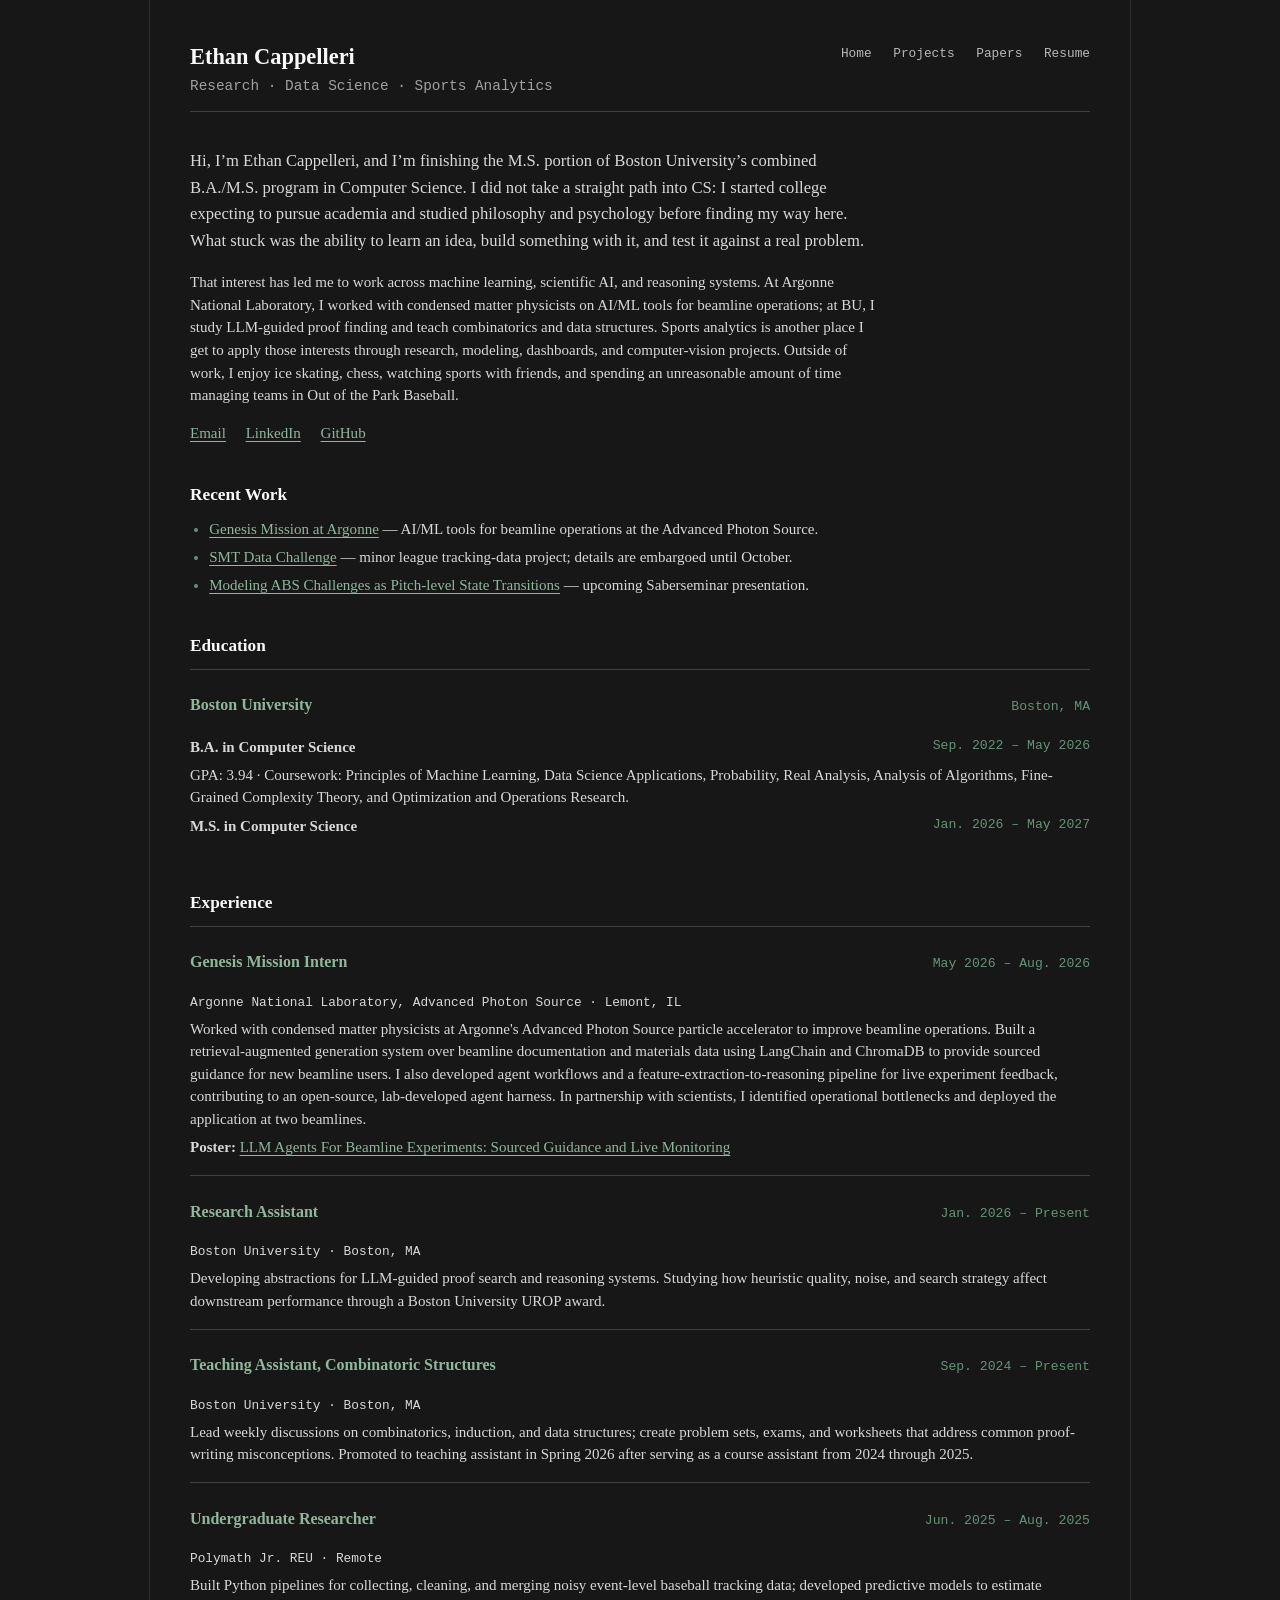
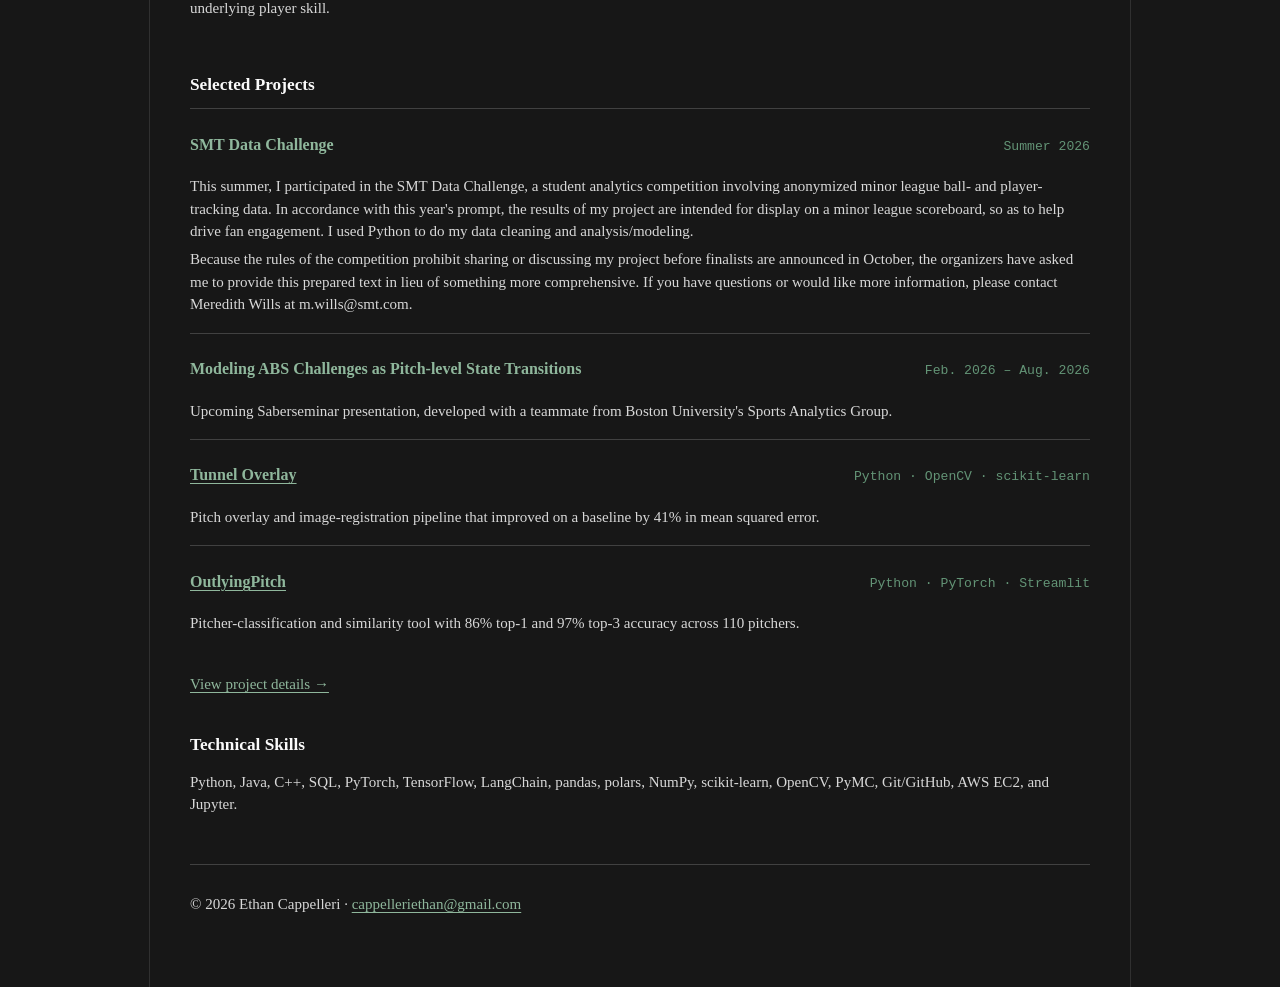
==== index.html @ 64403b37 "Initial portfolio site" ====
<!DOCTYPE html>
<html lang="en">
  <head>
    <meta charset="utf-8" />
    <meta name="viewport" content="width=device-width, initial-scale=1" />
    <title>Ethan Cappelleri | Computer Science</title>
    <meta name="description" content="Ethan Cappelleri's portfolio: machine learning, research, and sports analytics." />
    <link rel="stylesheet" href="style.css?v=20260731" />
  </head>
  <body>
    <div class="wrap">
      <header class="top">
        <div>
          <a class="name" href="index.html">Ethan Cappelleri</a>
          <p class="role">Research · Data Science · Sports Analytics</p>
        </div>
        <nav>
          <a href="index.html">Home</a>
          <a href="projects/index.html">Projects</a>
          <a href="papers/index.html">Papers</a>
          <a href="https://drive.google.com/file/d/14j_sIJBOKbME2xVmuZyUedzZVhjzOhyR/view?usp=sharing" target="_blank" rel="noreferrer">Resume</a>
        </nav>
      </header>

      <section class="intro">
        <p>
          Hi, I’m Ethan Cappelleri, and I’m finishing the M.S. portion of Boston University’s combined
          B.A./M.S. program in Computer Science. I did not take a straight path into CS: I started college
          expecting to pursue academia and studied philosophy and psychology before finding my way here.
          What stuck was the ability to learn an idea, build something with it, and test it against a real problem.
        </p>
        <p>
          That interest has led me to work across machine learning, scientific AI, and reasoning systems.
          At Argonne National Laboratory, I worked with condensed matter physicists on AI/ML tools for
          beamline operations; at BU, I study LLM-guided proof finding and teach combinatorics and data
          structures. Sports analytics is another place I get to apply those interests through research,
          modeling, dashboards, and computer-vision projects. Outside of work, I enjoy ice skating, chess, watching sports with friends,
          and spending an unreasonable amount of time managing teams in Out of the Park Baseball.
        </p>
        <p class="socials">
          <a href="mailto:cappelleriethan@gmail.com">Email</a>
          <a href="https://www.linkedin.com/in/ethan-cappelleri" target="_blank" rel="noreferrer">LinkedIn</a>
          <a href="https://github.com/BlueSinceILeftYou" target="_blank" rel="noreferrer">GitHub</a>
        </p>
      </section>

      <section class="section recent-work">
        <h2>Recent Work</h2>
        <ul>
          <li><a href="#argonne">Genesis Mission at Argonne</a> — AI/ML tools for beamline operations at the Advanced Photon Source.</li>
          <li><a href="#smt-data-challenge">SMT Data Challenge</a> — minor league tracking-data project; details are embargoed until October.</li>
          <li><a href="#abs-challenges">Modeling ABS Challenges as Pitch-level State Transitions</a> — upcoming Saberseminar presentation.</li>
        </ul>
      </section>

      <section class="section">
        <h2>Education</h2>
        <article class="entry">
          <div class="entry-heading">
            <h3>Boston University</h3>
            <p>Boston, MA</p>
          </div>
          <p><strong>B.A. in Computer Science</strong><span class="date">Sep. 2022 – May 2026</span></p>
          <p class="detail">GPA: 3.94 · Coursework: Principles of Machine Learning, Data Science Applications, Probability, Real Analysis, Analysis of Algorithms, Fine-Grained Complexity Theory, and Optimization and Operations Research.</p>
          <p><strong>M.S. in Computer Science</strong><span class="date">Jan. 2026 – May 2027</span></p>
        </article>
      </section>

      <section class="section">
        <h2>Experience</h2>
        <article class="entry" id="argonne">
          <div class="entry-heading">
            <h3>Genesis Mission Intern</h3>
            <p>May 2026 – Aug. 2026</p>
          </div>
          <p class="organization">Argonne National Laboratory, Advanced Photon Source · Lemont, IL</p>
          <p>Worked with condensed matter physicists at Argonne's Advanced Photon Source particle accelerator to improve beamline operations. Built a retrieval-augmented generation system over beamline documentation and materials data using LangChain and ChromaDB to provide sourced guidance for new beamline users. I also developed agent workflows and a feature-extraction-to-reasoning pipeline for live experiment feedback, contributing to an open-source, lab-developed agent harness. In partnership with scientists, I identified operational bottlenecks and deployed the application at two beamlines.</p>
          <p class="detail"><strong>Poster:</strong> <a href="https://drive.google.com/file/d/101OfOWiYaTCcd6cesK_aD-0bdAFpBRI1/view?usp=sharing" target="_blank" rel="noreferrer">LLM Agents For Beamline Experiments: Sourced Guidance and Live Monitoring</a></p>
        </article>

        <article class="entry">
          <div class="entry-heading">
            <h3>Research Assistant</h3>
            <p>Jan. 2026 – Present</p>
          </div>
          <p class="organization">Boston University · Boston, MA</p>
          <p>Developing abstractions for LLM-guided proof search and reasoning systems. Studying how heuristic quality, noise, and search strategy affect downstream performance through a Boston University UROP award.</p>
        </article>

        <article class="entry">
          <div class="entry-heading">
            <h3>Teaching Assistant, Combinatoric Structures</h3>
            <p>Sep. 2024 – Present</p>
          </div>
          <p class="organization">Boston University · Boston, MA</p>
          <p>Lead weekly discussions on combinatorics, induction, and data structures; create problem sets, exams, and worksheets that address common proof-writing misconceptions. Promoted to teaching assistant in Spring 2026 after serving as a course assistant from 2024 through 2025.</p>
        </article>

        <article class="entry">
          <div class="entry-heading">
            <h3>Undergraduate Researcher</h3>
            <p>Jun. 2025 – Aug. 2025</p>
          </div>
          <p class="organization">Polymath Jr. REU · Remote</p>
          <p>Built Python pipelines for collecting, cleaning, and merging noisy event-level baseball tracking data; developed predictive models to estimate underlying player skill.</p>
        </article>
      </section>

      <section class="section">
        <h2>Selected Projects</h2>
        <article class="entry" id="smt-data-challenge">
          <div class="entry-heading">
            <h3>SMT Data Challenge</h3>
            <p>Summer 2026</p>
          </div>
          <p>This summer, I participated in the SMT Data Challenge, a student analytics competition involving anonymized minor league ball- and player-tracking data. In accordance with this year's prompt, the results of my project are intended for display on a minor league scoreboard, so as to help drive fan engagement. I used Python to do my data cleaning and analysis/modeling.</p>
          <p class="detail">Because the rules of the competition prohibit sharing or discussing my project before finalists are announced in October, the organizers have asked me to provide this prepared text in lieu of something more comprehensive. If you have questions or would like more information, please contact Meredith Wills at m.wills@smt.com.</p>
        </article>
        <article class="entry" id="abs-challenges">
          <div class="entry-heading">
            <h3>Modeling ABS Challenges as Pitch-level State Transitions</h3>
            <p>Feb. 2026 – Aug. 2026</p>
          </div>
          <p>Upcoming Saberseminar presentation, developed with a teammate from Boston University's Sports Analytics Group.</p>
        </article>
        <article class="entry">
          <div class="entry-heading">
            <h3><a href="projects/index.html#tunnel-overlay">Tunnel Overlay</a></h3>
            <p>Python · OpenCV · scikit-learn</p>
          </div>
          <p>Pitch overlay and image-registration pipeline that improved on a baseline by 41% in mean squared error.</p>
        </article>
        <article class="entry">
          <div class="entry-heading">
            <h3><a href="projects/index.html#outlyingpitch">OutlyingPitch</a></h3>
            <p>Python · PyTorch · Streamlit</p>
          </div>
          <p>Pitcher-classification and similarity tool with 86% top-1 and 97% top-3 accuracy across 110 pitchers.</p>
        </article>
        <p class="more-link"><a href="projects/index.html">View project details →</a></p>
      </section>

      <section class="section">
        <h2>Technical Skills</h2>
        <p>
          Python, Java, C++, SQL, PyTorch, TensorFlow, LangChain, pandas, polars, NumPy,
          scikit-learn, OpenCV, PyMC, Git/GitHub, AWS EC2, and Jupyter.
        </p>
      </section>

      <footer>
        <p>© 2026 Ethan Cappelleri · <a href="mailto:cappelleriethan@gmail.com">cappelleriethan@gmail.com</a></p>
      </footer>
    </div>
  </body>
</html>
---- style.css ----
:root {
  --background: #171717;
  --surface: #222222;
  --border: #414141;
  --text: #d8d8d8;
  --muted: #a0a0a0;
  --heading: #fafafa;
  --accent: #639476;
  --accent-strong: #8fb79c;
  --mono: "SFMono-Regular", Consolas, "Liberation Mono", monospace;
}

body {
  margin: 0;
  font-family: Georgia, "Times New Roman", serif;
  line-height: 1.5;
  color: var(--text);
  background: var(--background);
}

.wrap {
  position: relative;
  max-width: 900px;
  margin: 0 auto;
  padding: 2.5rem 2.5rem 3.5rem;
  border-right: 1px solid #303030;
  border-left: 1px solid #303030;
}

.top {
  display: flex;
  justify-content: space-between;
  align-items: flex-start;
  gap: 1rem;
  margin-bottom: 2.25rem;
  padding-bottom: 0.85rem;
  border-bottom: 1px solid var(--border);
}

.name {
  font-weight: 700;
  letter-spacing: 0;
  text-decoration: none;
  color: var(--heading);
  font-size: 1.4rem;
}

.name:hover {
  color: var(--accent-strong);
}

.role {
  margin: 0.15rem 0 0;
  color: var(--muted);
  font-family: var(--mono);
  font-size: 0.9rem;
}

nav a {
  position: relative;
  margin-left: 1.1rem;
  color: #b8b8b8;
  font-family: var(--mono);
  text-decoration: none;
  font-size: 0.8rem;
}

nav a::after {
  position: absolute;
  right: 0;
  bottom: -0.35rem;
  left: 0;
  height: 1px;
  background: var(--accent-strong);
  content: "";
  transform: scaleX(0);
  transform-origin: left;
  transition: transform 160ms ease;
}

nav a:hover,
nav a:focus-visible {
  color: var(--accent-strong);
}

nav a:hover::after,
nav a:focus-visible::after {
  transform: scaleX(1);
}

h1,
h2 {
  line-height: 1.25;
  color: var(--heading);
  font-weight: 700;
}

h1 {
  font-size: 1.7rem;
  margin: 0 0 0.4rem;
}

h2 {
  font-size: 1.08rem;
  margin: 0 0 0.75rem;
  text-transform: none;
  letter-spacing: 0;
  color: var(--heading);
  font-family: Georgia, "Times New Roman", serif;
}

p,
li {
  color: var(--text);
  font-size: 0.94rem;
}

.intro {
  max-width: 690px;
  margin-bottom: 2.5rem;
}

.intro p:first-child {
  font-size: 1.04rem;
  line-height: 1.6;
  margin-top: 0;
}

.socials a,
a {
  color: var(--accent-strong);
}

.socials a {
  display: inline-block;
  margin-right: 1rem;
  text-decoration-thickness: 1px;
  text-underline-offset: 0.22em;
  transition: color 160ms ease, transform 160ms ease;
}

.socials a:hover,
.socials a:focus-visible {
  color: var(--heading);
  transform: translateY(-2px);
}

.section {
  margin-top: 2.4rem;
}

.recent-work ul {
  margin: 0;
  padding-left: 1.2rem;
}

.recent-work li {
  margin-top: 0.35rem;
}

.recent-work li::marker {
  color: var(--accent);
}

.pathways {
  display: grid;
  grid-template-columns: repeat(3, minmax(0, 1fr));
  gap: 0.75rem;
}

.pathway {
  min-height: 7.75rem;
  padding: 1rem;
  border: 1px solid var(--border);
  background: var(--surface);
  color: var(--text);
  text-decoration: none;
  transition: background-color 180ms ease, border-color 180ms ease, transform 180ms ease;
}

.pathway span,
.pathway small {
  display: block;
}

.pathway span {
  color: var(--heading);
  font-size: 1.05rem;
  font-weight: 700;
}

.pathway small {
  margin-top: 0.5rem;
  color: var(--text);
  font-family: var(--mono);
  font-size: 0.75rem;
  line-height: 1.5;
}

.pathway:hover,
.pathway:focus-visible {
  border-color: var(--accent);
  background: #2a2a2a;
  color: var(--heading);
  transform: translateY(-3px);
}

.entry,
.project {
  position: relative;
  border-top: 1px solid var(--border);
  padding: 0.9rem 0 1.05rem;
  transition: background-color 180ms ease, border-color 180ms ease, box-shadow 180ms ease, transform 180ms ease;
}

.entry::before,
.project::before {
  position: absolute;
  top: -1px;
  bottom: 0;
  left: -0.85rem;
  width: 2px;
  background: var(--accent);
  content: "";
  opacity: 0;
  transition: opacity 180ms ease;
}

.entry:hover,
.entry:focus-within,
.project:hover,
.project:focus-within {
  border-color: #5a5a5a;
  background: #242424;
  box-shadow: 0 10px 26px rgba(0, 0, 0, 0.12);
  transform: translateX(0.35rem);
}

.entry:hover::before,
.entry:focus-within::before,
.project:hover::before,
.project:focus-within::before {
  opacity: 1;
}

.entry-heading {
  display: flex;
  align-items: baseline;
  justify-content: space-between;
  gap: 1.5rem;
}

.entry h3,
.entry-heading h2 {
  margin: 0;
  color: var(--accent-strong);
  font-size: 1rem;
  font-weight: 700;
  letter-spacing: 0;
  text-transform: none;
}

.entry-heading p,
.date {
  color: var(--accent);
  font-family: var(--mono);
  font-size: 0.82rem;
  white-space: nowrap;
}

.entry > p,
.project > p {
  margin: 0.35rem 0 0;
}

.date {
  float: right;
}

.organization,
.detail,
.outcome {
  color: var(--text);
}

.organization {
  font-family: var(--mono);
  font-size: 0.8rem;
}

.page-summary {
  margin-top: 0;
  margin-bottom: 1.4rem;
}

.more-link {
  margin-top: 1.35rem;
}

a:not(.name) {
  text-decoration-thickness: 1px;
  text-underline-offset: 0.2em;
}

a:not(.name):hover,
a:not(.name):focus-visible {
  color: #f1f5ef;
}

a:focus-visible {
  outline: 2px solid var(--accent-strong);
  outline-offset: 4px;
}

footer {
  margin-top: 3rem;
  padding-top: 0.85rem;
  border-top: 1px solid var(--border);
  color: var(--muted);
  font-size: 0.95rem;
}

@media (prefers-reduced-motion: reduce) {
  *,
  *::before,
  *::after {
    scroll-behavior: auto;
    transition-duration: 0.01ms !important;
  }
}

@media (max-width: 640px) {
  .wrap {
    padding: 2rem 1.25rem 3rem;
    border: 0;
  }

  .top {
    flex-direction: column;
    margin-bottom: 2.25rem;
  }

  nav a {
    margin-left: 0;
    margin-right: 1rem;
  }

  .entry-heading {
    display: block;
  }

  .section {
    margin-top: 3rem;
  }

  .pathways {
    grid-template-columns: 1fr;
  }

  .pathway {
    min-height: auto;
  }

  .entry-heading p {
    margin: 0.25rem 0 0;
    white-space: normal;
  }

  .date {
    float: none;
    display: block;
    margin-top: 0.2rem;
  }

  .entry:hover,
  .entry:focus-within,
  .project:hover,
  .project:focus-within {
    transform: none;
  }
}
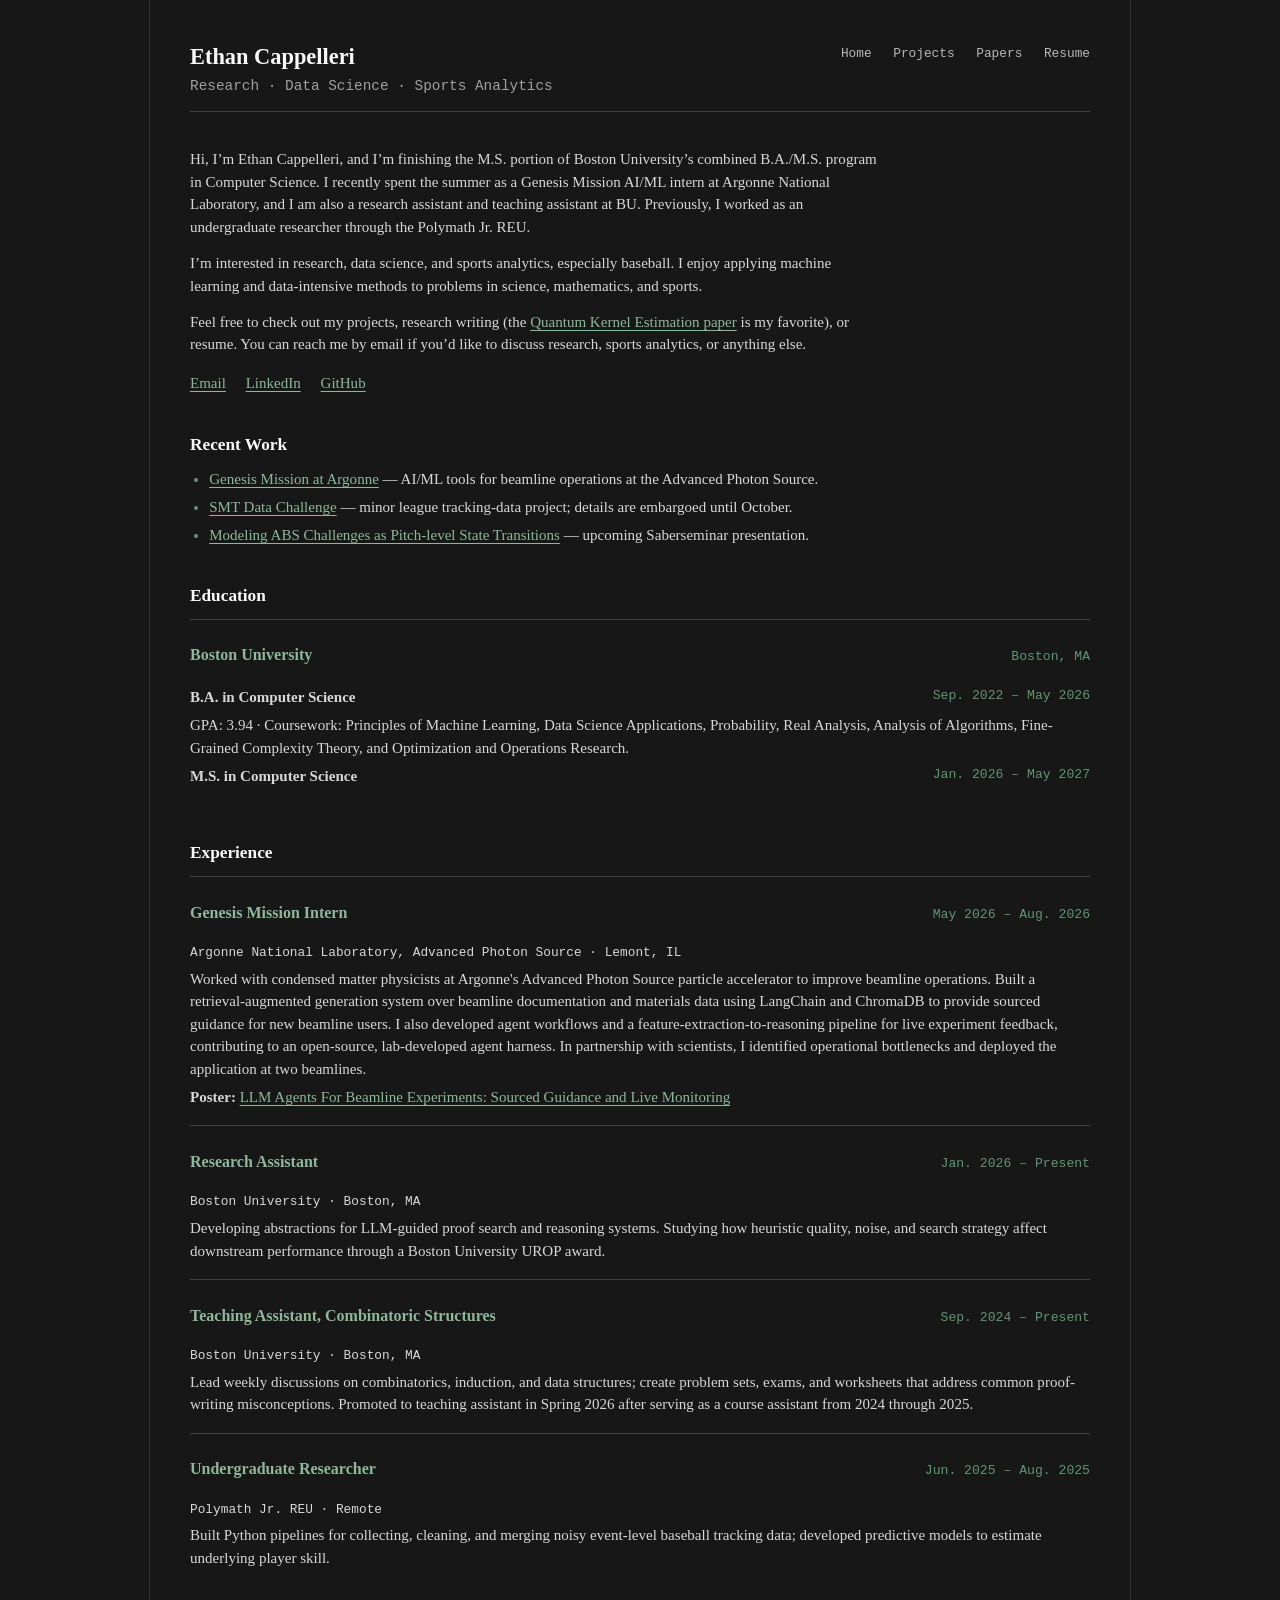
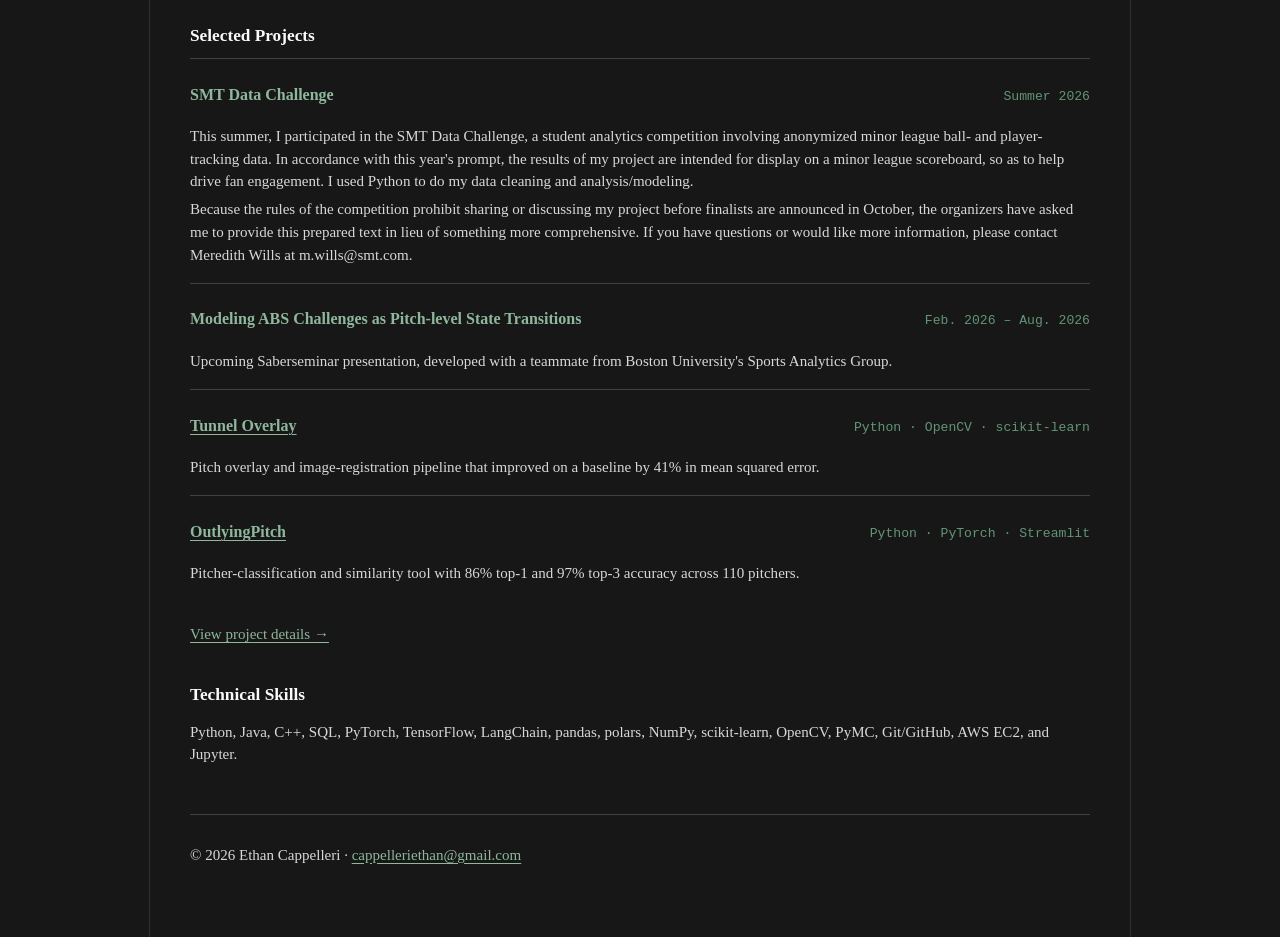
==== commit c9e5445f: "update to intro" ====
--- a/index.html
+++ b/index.html
@@ -25,17 +25,18 @@
       <section class="intro">
         <p>
           Hi, I’m Ethan Cappelleri, and I’m finishing the M.S. portion of Boston University’s combined
-          B.A./M.S. program in Computer Science. I did not take a straight path into CS: I started college
-          expecting to pursue academia and studied philosophy and psychology before finding my way here.
-          What stuck was the ability to learn an idea, build something with it, and test it against a real problem.
+          B.A./M.S. program in Computer Science. I recently spent the summer as a Genesis Mission AI/ML
+          intern at Argonne National Laboratory, and I am also a research assistant and teaching assistant
+          at BU. Previously, I worked as an undergraduate researcher through the Polymath Jr. REU.
         </p>
         <p>
-          That interest has led me to work across machine learning, scientific AI, and reasoning systems.
-          At Argonne National Laboratory, I worked with condensed matter physicists on AI/ML tools for
-          beamline operations; at BU, I study LLM-guided proof finding and teach combinatorics and data
-          structures. Sports analytics is another place I get to apply those interests through research,
-          modeling, dashboards, and computer-vision projects. Outside of work, I enjoy ice skating, chess, watching sports with friends,
-          and spending an unreasonable amount of time managing teams in Out of the Park Baseball.
+          I’m interested in research, data science, and sports analytics, especially baseball. I enjoy
+          applying machine learning and data-intensive methods to problems in science, mathematics, and sports.
+        </p>
+        <p>
+          Feel free to check out my projects, research writing (the <a href="papers/index.html">Quantum
+          Kernel Estimation paper</a> is my favorite), or resume. You can reach me by email if you’d like
+          to discuss research, sports analytics, or anything else.
         </p>
         <p class="socials">
           <a href="mailto:cappelleriethan@gmail.com">Email</a>
--- a/style.css
+++ b/style.css
@@ -120,10 +120,12 @@
   margin-bottom: 2.5rem;
 }
 
-.intro p:first-child {
-  font-size: 1.04rem;
-  line-height: 1.6;
-  margin-top: 0;
+.intro p {
+  margin: 0 0 0.85rem;
+}
+
+.intro .socials {
+  margin: 1rem 0 0;
 }
 
 .socials a,
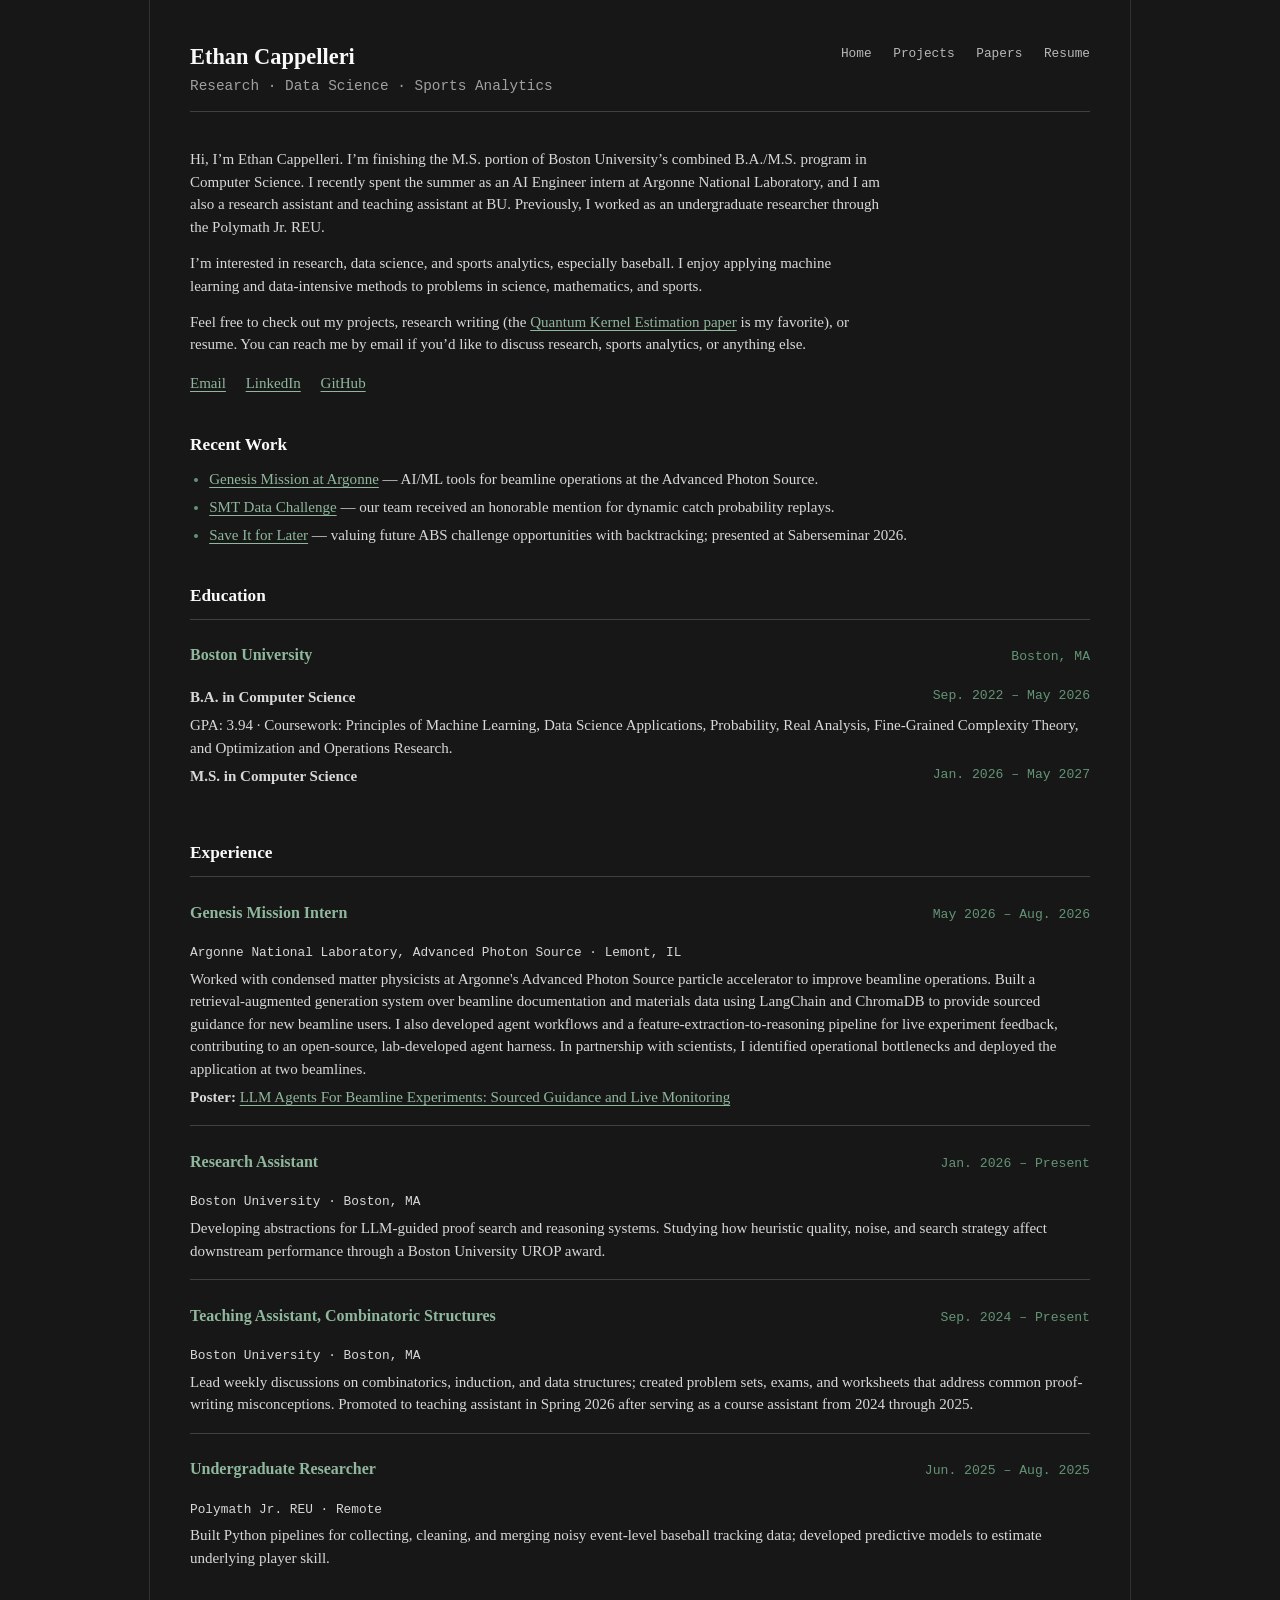
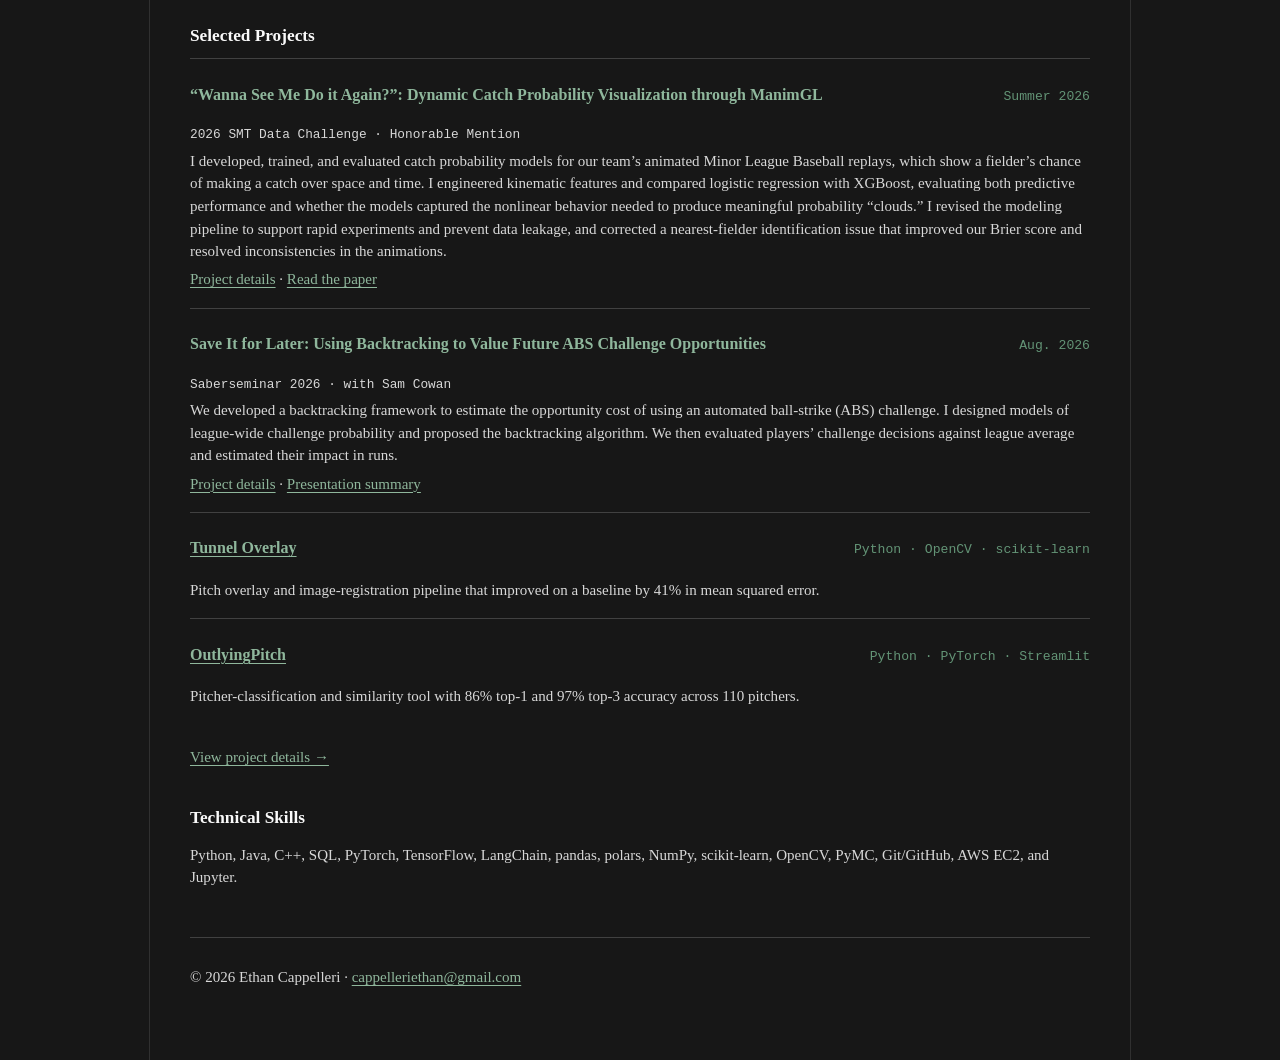
==== commit f94a59d1: "Sabersem + SMT update." ====
--- a/index.html
+++ b/index.html
@@ -24,8 +24,8 @@
 
       <section class="intro">
         <p>
-          Hi, I’m Ethan Cappelleri, and I’m finishing the M.S. portion of Boston University’s combined
-          B.A./M.S. program in Computer Science. I recently spent the summer as a Genesis Mission AI/ML
+          Hi, I’m Ethan Cappelleri. I’m finishing the M.S. portion of Boston University’s combined
+          B.A./M.S. program in Computer Science. I recently spent the summer as an AI Engineer
           intern at Argonne National Laboratory, and I am also a research assistant and teaching assistant
           at BU. Previously, I worked as an undergraduate researcher through the Polymath Jr. REU.
         </p>
@@ -49,8 +49,8 @@
         <h2>Recent Work</h2>
         <ul>
           <li><a href="#argonne">Genesis Mission at Argonne</a> — AI/ML tools for beamline operations at the Advanced Photon Source.</li>
-          <li><a href="#smt-data-challenge">SMT Data Challenge</a> — minor league tracking-data project; details are embargoed until October.</li>
-          <li><a href="#abs-challenges">Modeling ABS Challenges as Pitch-level State Transitions</a> — upcoming Saberseminar presentation.</li>
+          <li><a href="#smt-data-challenge">SMT Data Challenge</a> — our team received an honorable mention for dynamic catch probability replays.</li>
+          <li><a href="#abs-challenges">Save It for Later</a> — valuing future ABS challenge opportunities with backtracking; presented at Saberseminar 2026.</li>
         </ul>
       </section>
 
@@ -62,7 +62,7 @@
             <p>Boston, MA</p>
           </div>
           <p><strong>B.A. in Computer Science</strong><span class="date">Sep. 2022 – May 2026</span></p>
-          <p class="detail">GPA: 3.94 · Coursework: Principles of Machine Learning, Data Science Applications, Probability, Real Analysis, Analysis of Algorithms, Fine-Grained Complexity Theory, and Optimization and Operations Research.</p>
+          <p class="detail">GPA: 3.94 · Coursework: Principles of Machine Learning, Data Science Applications, Probability, Real Analysis, Fine-Grained Complexity Theory, and Optimization and Operations Research.</p>
           <p><strong>M.S. in Computer Science</strong><span class="date">Jan. 2026 – May 2027</span></p>
         </article>
       </section>
@@ -94,7 +94,7 @@
             <p>Sep. 2024 – Present</p>
           </div>
           <p class="organization">Boston University · Boston, MA</p>
-          <p>Lead weekly discussions on combinatorics, induction, and data structures; create problem sets, exams, and worksheets that address common proof-writing misconceptions. Promoted to teaching assistant in Spring 2026 after serving as a course assistant from 2024 through 2025.</p>
+          <p>Lead weekly discussions on combinatorics, induction, and data structures; created problem sets, exams, and worksheets that address common proof-writing misconceptions. Promoted to teaching assistant in Spring 2026 after serving as a course assistant from 2024 through 2025.</p>
         </article>
 
         <article class="entry">
@@ -111,18 +111,21 @@
         <h2>Selected Projects</h2>
         <article class="entry" id="smt-data-challenge">
           <div class="entry-heading">
-            <h3>SMT Data Challenge</h3>
+            <h3>“Wanna See Me Do it Again?”: Dynamic Catch Probability Visualization through ManimGL</h3>
             <p>Summer 2026</p>
           </div>
-          <p>This summer, I participated in the SMT Data Challenge, a student analytics competition involving anonymized minor league ball- and player-tracking data. In accordance with this year's prompt, the results of my project are intended for display on a minor league scoreboard, so as to help drive fan engagement. I used Python to do my data cleaning and analysis/modeling.</p>
-          <p class="detail">Because the rules of the competition prohibit sharing or discussing my project before finalists are announced in October, the organizers have asked me to provide this prepared text in lieu of something more comprehensive. If you have questions or would like more information, please contact Meredith Wills at m.wills@smt.com.</p>
+          <p class="organization">2026 SMT Data Challenge · Honorable Mention</p>
+          <p>I developed, trained, and evaluated catch probability models for our team’s animated Minor League Baseball replays, which show a fielder’s chance of making a catch over space and time. I engineered kinematic features and compared logistic regression with XGBoost, evaluating both predictive performance and whether the models captured the nonlinear behavior needed to produce meaningful probability “clouds.” I revised the modeling pipeline to support rapid experiments and prevent data leakage, and corrected a nearest-fielder identification issue that improved our Brier score and resolved inconsistencies in the animations.</p>
+          <p class="detail"><a href="projects/index.html#smt-data-challenge">Project details</a> · <a href="papers/index.html#smt-data-challenge">Read the paper</a></p>
         </article>
         <article class="entry" id="abs-challenges">
           <div class="entry-heading">
-            <h3>Modeling ABS Challenges as Pitch-level State Transitions</h3>
-            <p>Feb. 2026 – Aug. 2026</p>
+            <h3>Save It for Later: Using Backtracking to Value Future ABS Challenge Opportunities</h3>
+            <p>Aug. 2026</p>
           </div>
-          <p>Upcoming Saberseminar presentation, developed with a teammate from Boston University's Sports Analytics Group.</p>
+          <p class="organization">Saberseminar 2026 · with Sam Cowan</p>
+          <p>We developed a backtracking framework to estimate the opportunity cost of using an automated ball-strike (ABS) challenge. I designed models of league-wide challenge probability and proposed the backtracking algorithm. We then evaluated players’ challenge decisions against league average and estimated their impact in runs.</p>
+          <p class="detail"><a href="projects/index.html#abs-challenges">Project details</a> · <a href="papers/index.html#abs-challenges">Presentation summary</a></p>
         </article>
         <article class="entry">
           <div class="entry-heading">
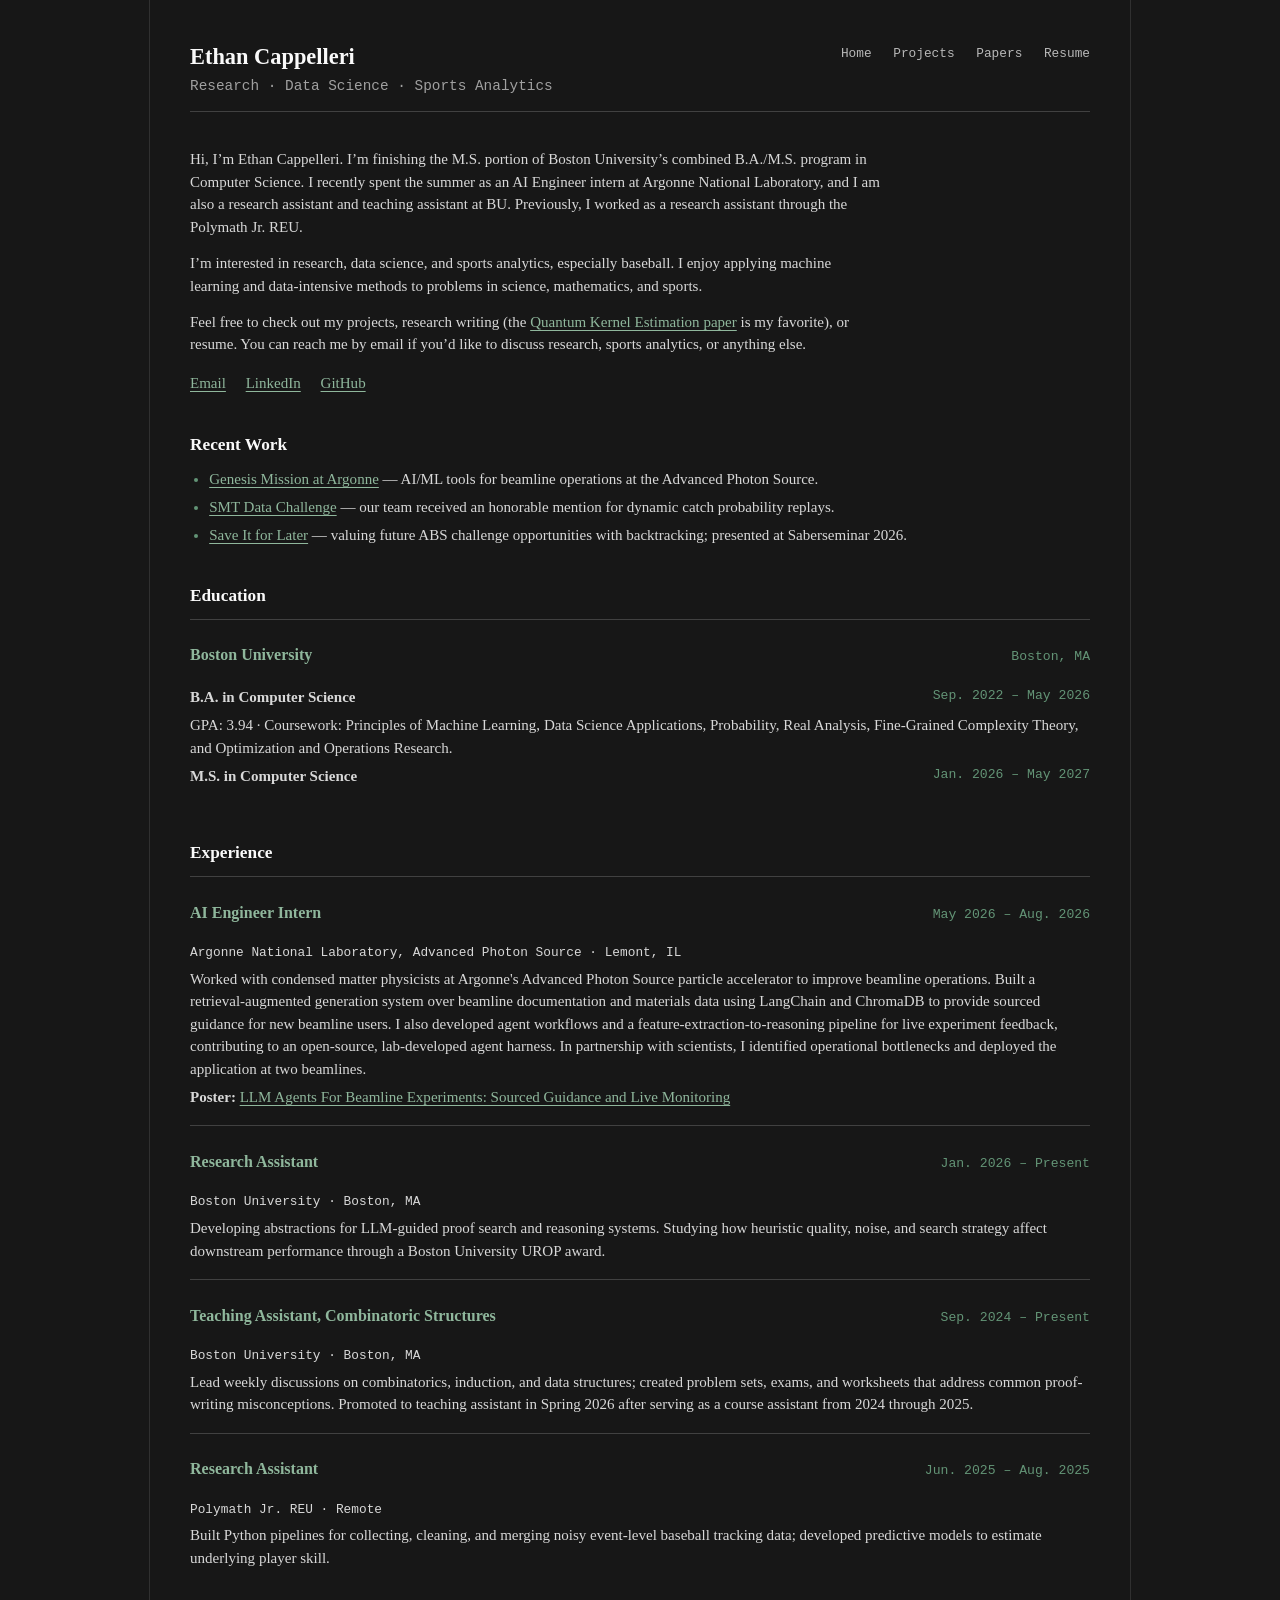
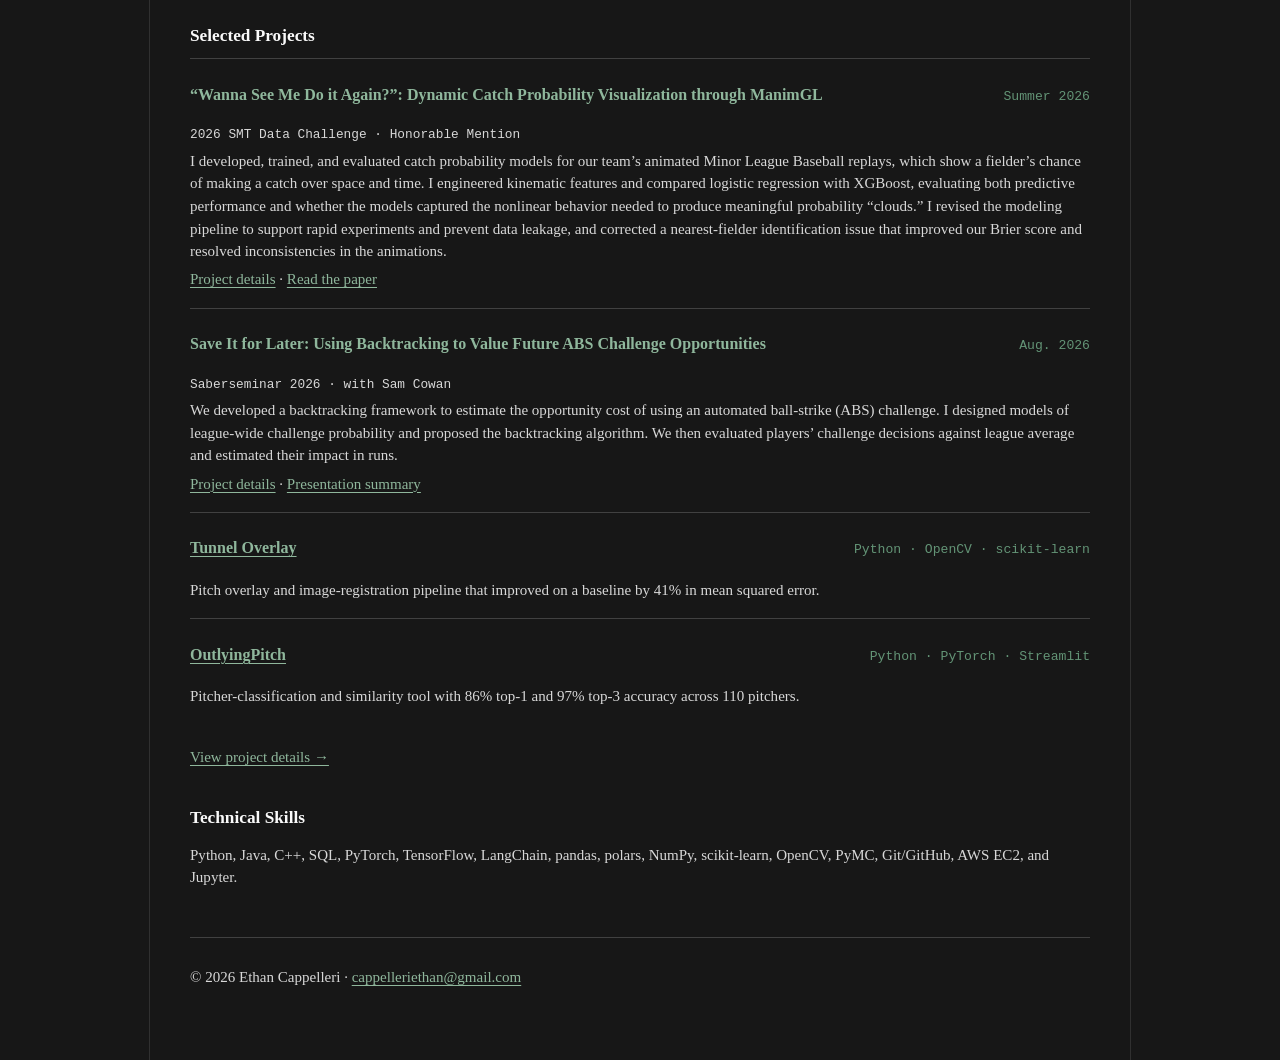
==== commit 43dc4c2f: "update titles" ====
--- a/index.html
+++ b/index.html
@@ -27,7 +27,7 @@
           Hi, I’m Ethan Cappelleri. I’m finishing the M.S. portion of Boston University’s combined
           B.A./M.S. program in Computer Science. I recently spent the summer as an AI Engineer
           intern at Argonne National Laboratory, and I am also a research assistant and teaching assistant
-          at BU. Previously, I worked as an undergraduate researcher through the Polymath Jr. REU.
+          at BU. Previously, I worked as a research assistant through the Polymath Jr. REU.
         </p>
         <p>
           I’m interested in research, data science, and sports analytics, especially baseball. I enjoy
@@ -71,7 +71,7 @@
         <h2>Experience</h2>
         <article class="entry" id="argonne">
           <div class="entry-heading">
-            <h3>Genesis Mission Intern</h3>
+            <h3>AI Engineer Intern</h3>
             <p>May 2026 – Aug. 2026</p>
           </div>
           <p class="organization">Argonne National Laboratory, Advanced Photon Source · Lemont, IL</p>
@@ -99,7 +99,7 @@
 
         <article class="entry">
           <div class="entry-heading">
-            <h3>Undergraduate Researcher</h3>
+            <h3>Research Assistant</h3>
             <p>Jun. 2025 – Aug. 2025</p>
           </div>
           <p class="organization">Polymath Jr. REU · Remote</p>
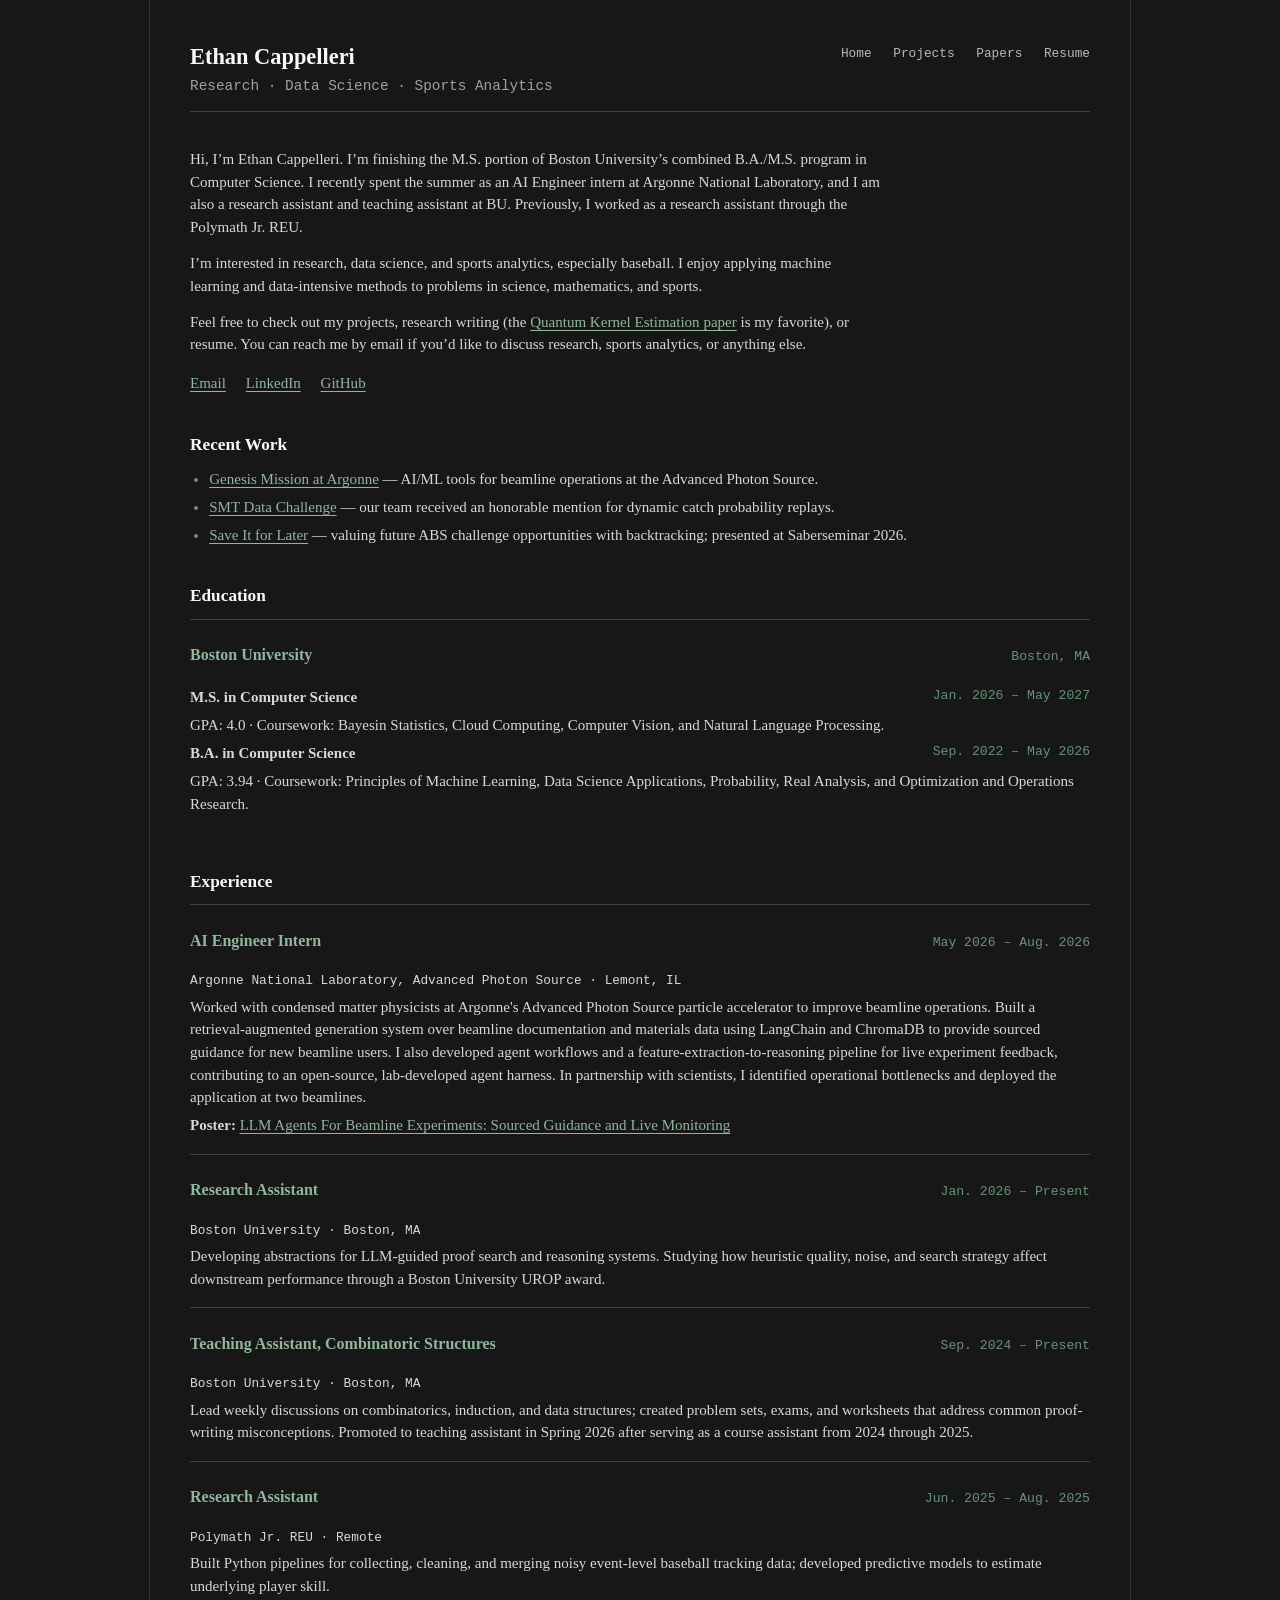
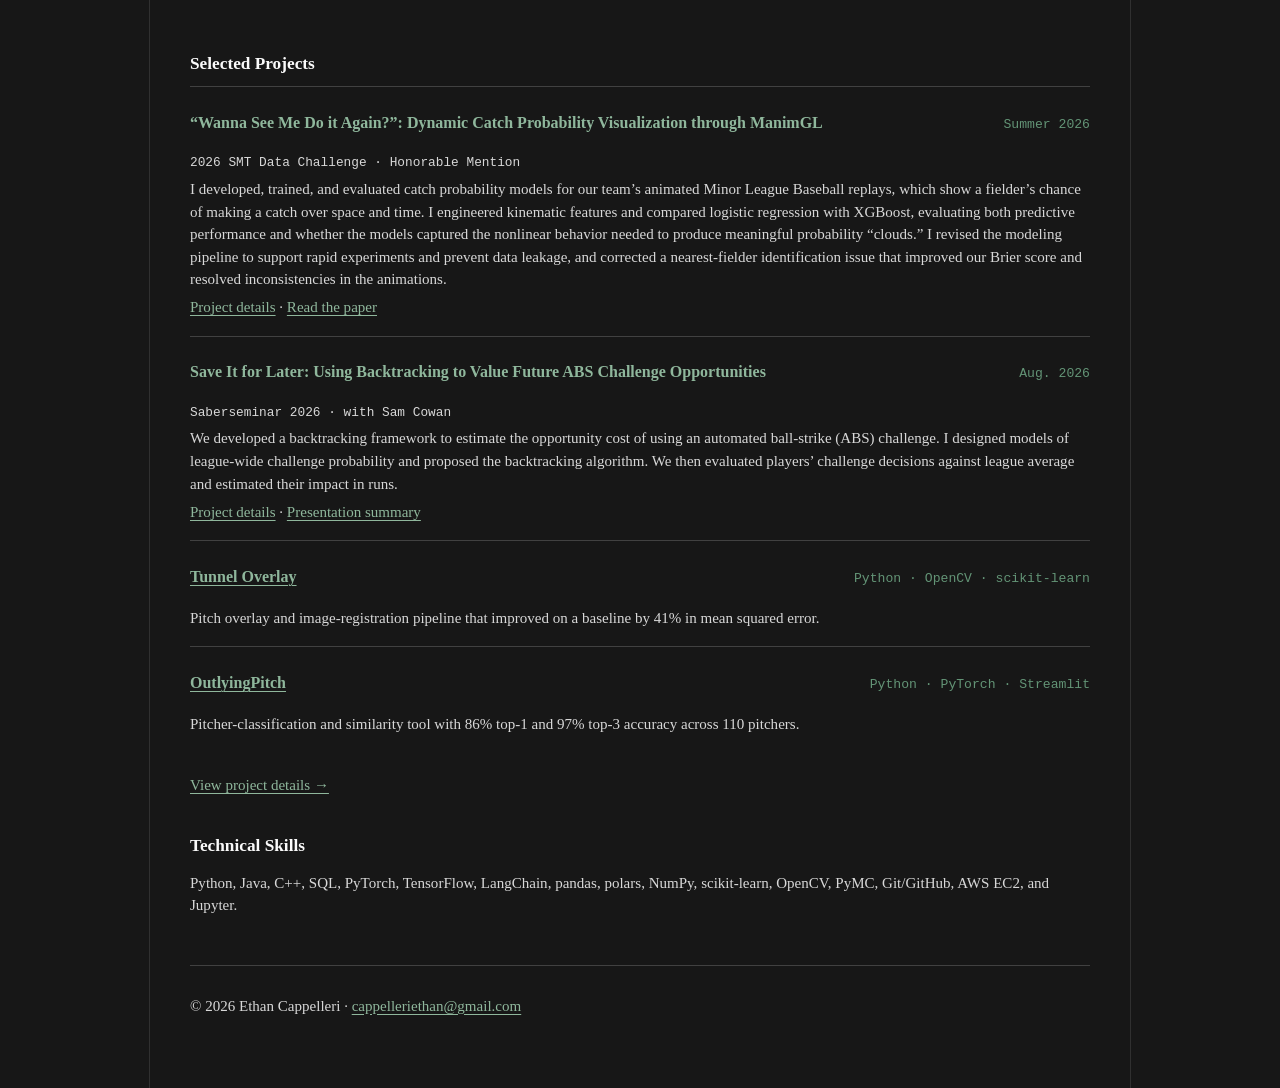
==== commit ae89a9f1: "changed order of degrees on home page and added MS courework." ====
--- a/index.html
+++ b/index.html
@@ -18,7 +18,7 @@
           <a href="index.html">Home</a>
           <a href="projects/index.html">Projects</a>
           <a href="papers/index.html">Papers</a>
-          <a href="https://drive.google.com/file/d/14j_sIJBOKbME2xVmuZyUedzZVhjzOhyR/view?usp=sharing" target="_blank" rel="noreferrer">Resume</a>
+          <a href="https://drive.google.com/file/d/11BqHwCXCdAV-9pjx_BJwzWeK-m0gnWLs/view?usp=sharing" target="_blank" rel="noreferrer">Resume</a>
         </nav>
       </header>
 
@@ -61,9 +61,10 @@
             <h3>Boston University</h3>
             <p>Boston, MA</p>
           </div>
+          <p><strong>M.S. in Computer Science</strong><span class="date">Jan. 2026 – May 2027</span></p>
+          <p class="detail">GPA: 4.0 · Coursework: Bayesin Statistics, Cloud Computing, Computer Vision, and Natural Language Processing.</p>
           <p><strong>B.A. in Computer Science</strong><span class="date">Sep. 2022 – May 2026</span></p>
-          <p class="detail">GPA: 3.94 · Coursework: Principles of Machine Learning, Data Science Applications, Probability, Real Analysis, Fine-Grained Complexity Theory, and Optimization and Operations Research.</p>
-          <p><strong>M.S. in Computer Science</strong><span class="date">Jan. 2026 – May 2027</span></p>
+          <p class="detail">GPA: 3.94 · Coursework: Principles of Machine Learning, Data Science Applications, Probability, Real Analysis, and Optimization and Operations Research.</p>
         </article>
       </section>
 
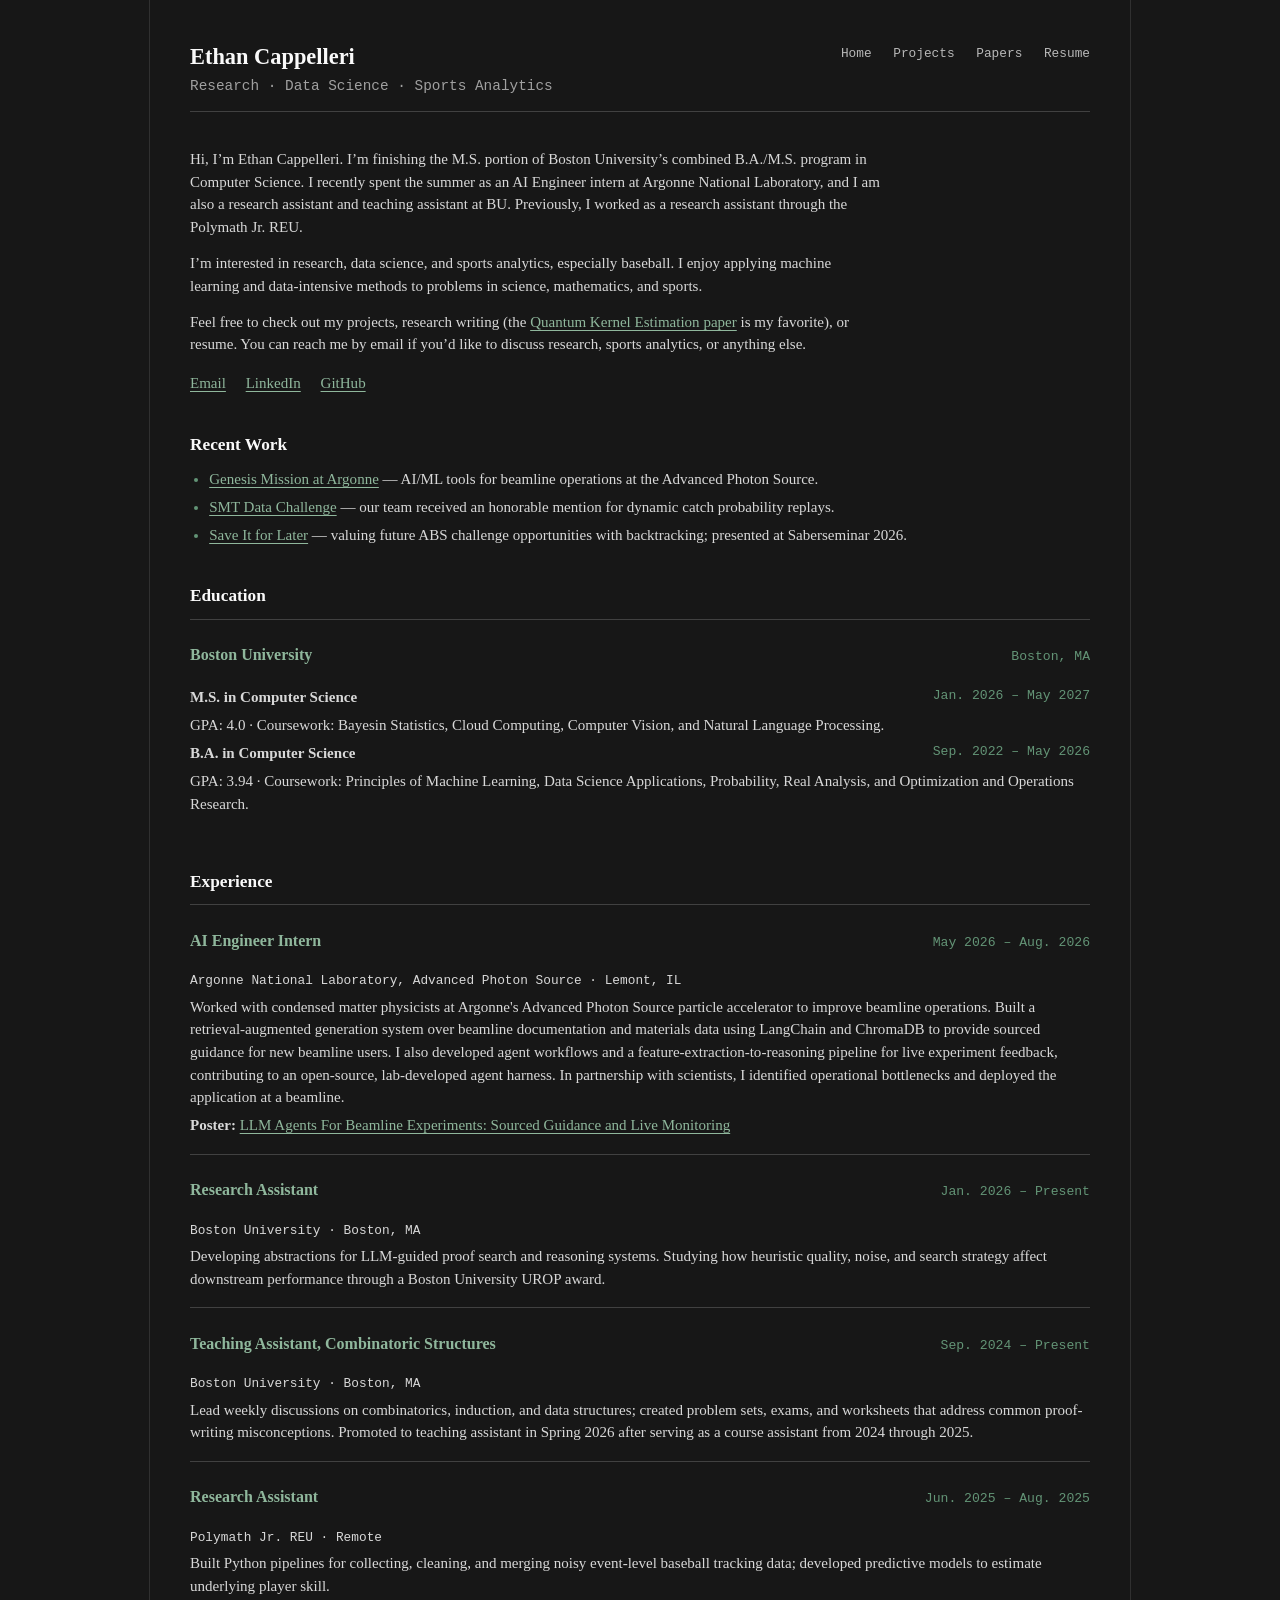
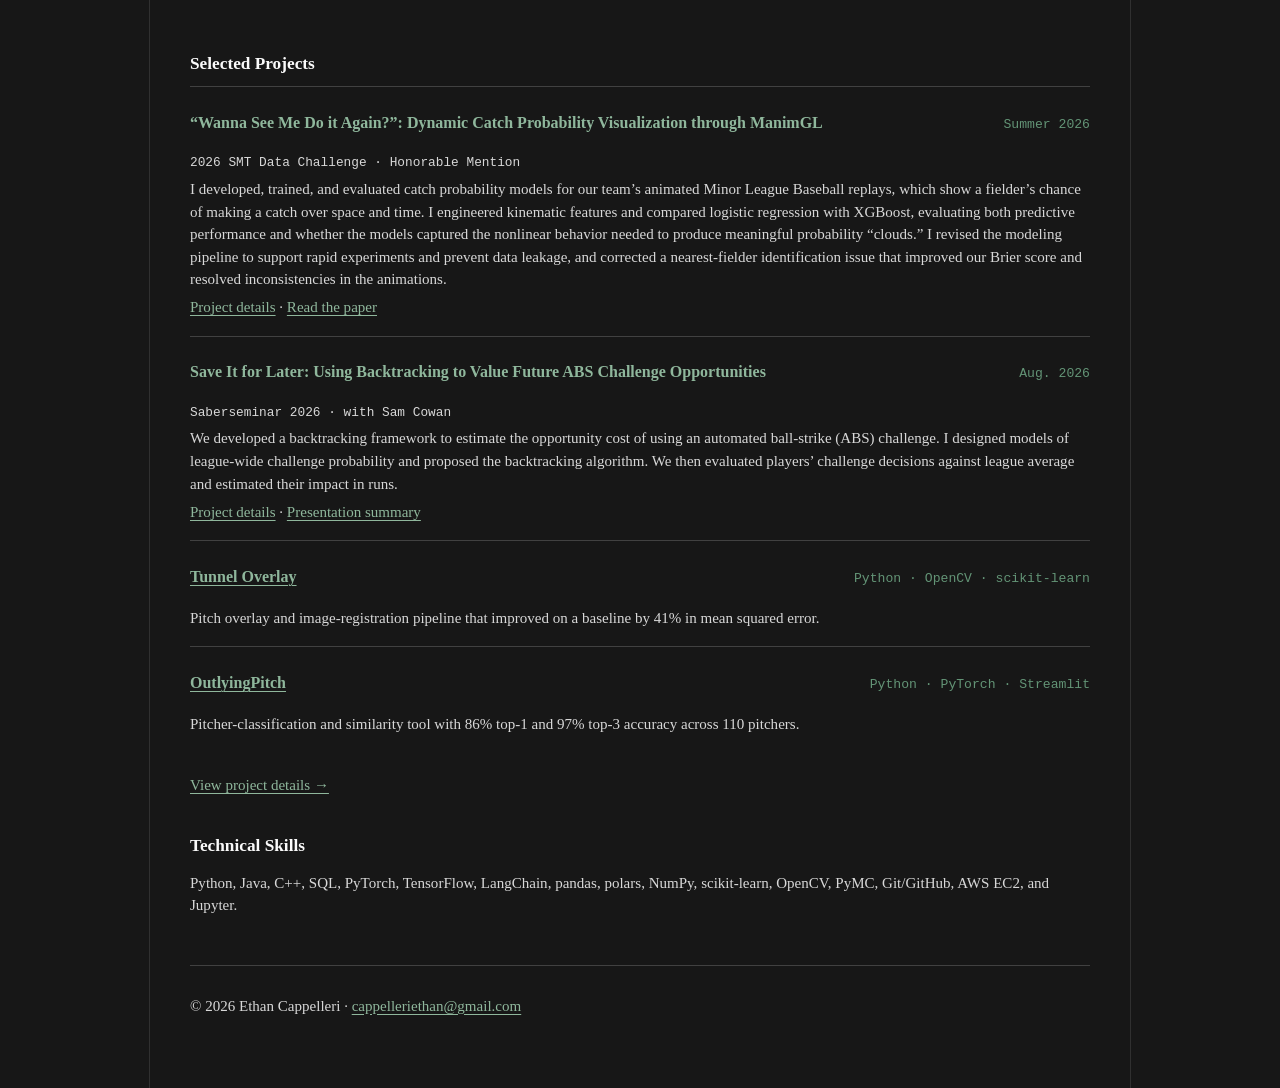
==== commit 50238fc6: "minor edit" ====
--- a/index.html
+++ b/index.html
@@ -76,7 +76,7 @@
             <p>May 2026 – Aug. 2026</p>
           </div>
           <p class="organization">Argonne National Laboratory, Advanced Photon Source · Lemont, IL</p>
-          <p>Worked with condensed matter physicists at Argonne's Advanced Photon Source particle accelerator to improve beamline operations. Built a retrieval-augmented generation system over beamline documentation and materials data using LangChain and ChromaDB to provide sourced guidance for new beamline users. I also developed agent workflows and a feature-extraction-to-reasoning pipeline for live experiment feedback, contributing to an open-source, lab-developed agent harness. In partnership with scientists, I identified operational bottlenecks and deployed the application at two beamlines.</p>
+          <p>Worked with condensed matter physicists at Argonne's Advanced Photon Source particle accelerator to improve beamline operations. Built a retrieval-augmented generation system over beamline documentation and materials data using LangChain and ChromaDB to provide sourced guidance for new beamline users. I also developed agent workflows and a feature-extraction-to-reasoning pipeline for live experiment feedback, contributing to an open-source, lab-developed agent harness. In partnership with scientists, I identified operational bottlenecks and deployed the application at a beamline.</p>
           <p class="detail"><strong>Poster:</strong> <a href="https://drive.google.com/file/d/101OfOWiYaTCcd6cesK_aD-0bdAFpBRI1/view?usp=sharing" target="_blank" rel="noreferrer">LLM Agents For Beamline Experiments: Sourced Guidance and Live Monitoring</a></p>
         </article>
 
